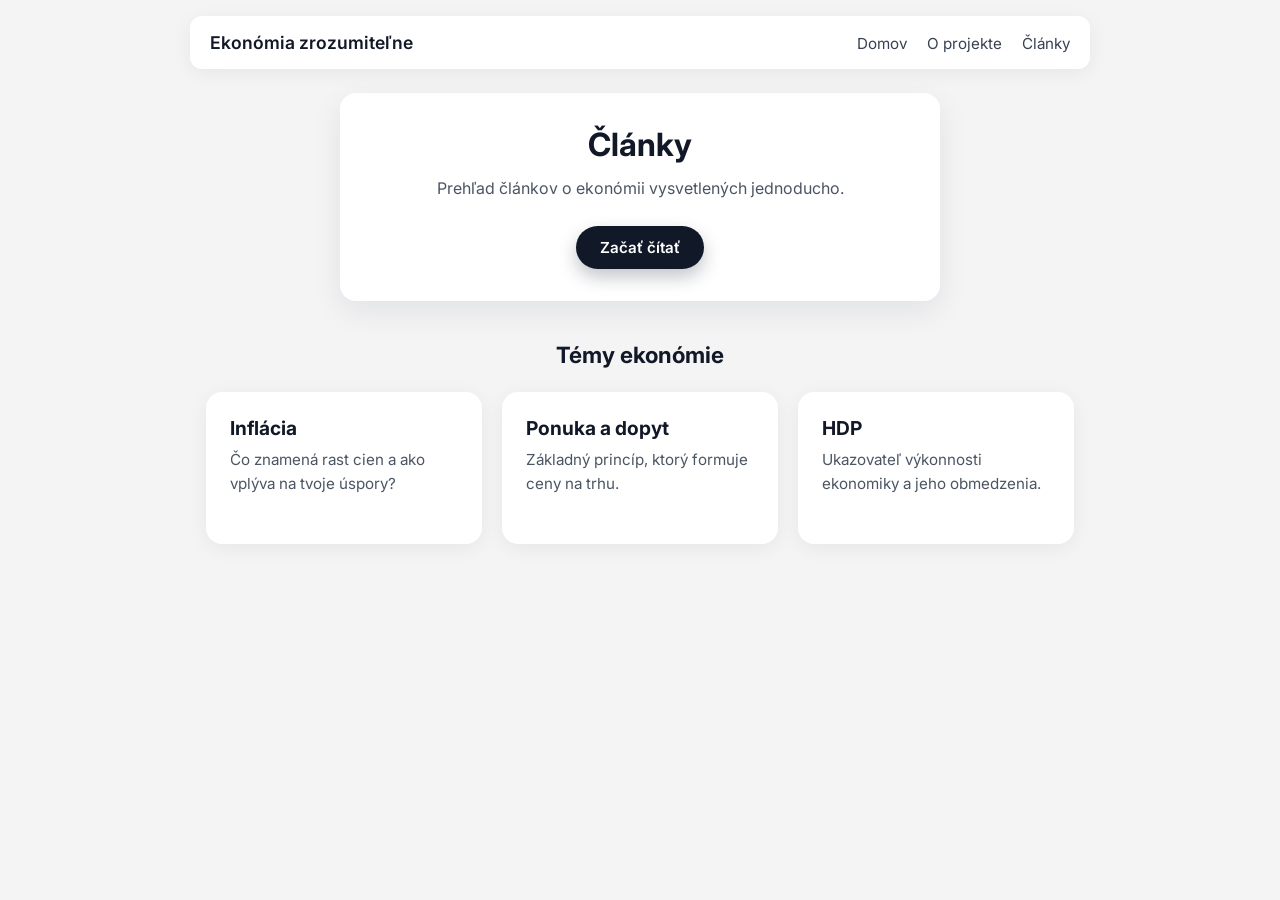
==== articles.html @ d4effe34 "Add files via upload" ====
<!DOCTYPE html>
<html>

<head>
    <meta name="viewport" content="width=device-width, initial-scale=1.0">
    <title>Články - Ekonómia zrozumiteľne</title>
    <link href="https://fonts.googleapis.com/css2?family=Inter:wght@300;400;500;600;700&display=swap" rel="stylesheet">
    <link rel="stylesheet" href="style.css">
</head>

<body>
    <header class="topbar">
        <div class="logo">Ekonómia zrozumiteľne</div>
        <nav class="nav">
            <a href="index.html">Domov</a>
            <a href="index.html#about">O projekte</a>
            <a href="articles.html">Články</a>
        </nav>
    </header>

    <div class="main">
        <h1>Články</h1>
        <p>Prehľad článkov o ekonómii vysvetlených jednoducho.</p>
        <a href="#about" class="cta-button">Začať čítať</a>
    </div>

    <section class="topics">
        <h2>Témy ekonómie</h2>

        <div class="topic-grid">
            <article class="topic-card">
                <h3>Inflácia</h3>
                <p>Čo znamená rast cien a ako vplýva na tvoje úspory?</p>
            </article>

            <article class="topic-card">
                <h3>Ponuka a dopyt</h3>
                <p>Základný princíp, ktorý formuje ceny na trhu.</p>
            </article>

            <article class="topic-card">
                <h3>HDP</h3>
                <p>Ukazovateľ výkonnosti ekonomiky a jeho obmedzenia.</p>
            </article>

        </div>
    </section>

</body>
</html>
---- style.css ----
html {
    scroll-behavior: smooth;
}

* {
    box-sizing: border-box;
    margin: 0;
    padding: 0;
}

body {
    font-family: 'Inter', system-ui, sans-serif;
    background: #f4f4f5;
    color: #111827;
    min-height: 100vh;
    display: flex;
    flex-direction: column;
    align-items: center;
    justify-content: flex-start;
    padding: 16px;
}

.topbar {
    width: 100%;
    max-width: 900px;
    margin: 0 auto 24px;
    padding: 16px 20px;

    display: flex;
    justify-content: space-between;
    align-items: center;

    background: #ffffff;
    border-radius: 12px;
    box-shadow: 0 4px 20px rgba(15, 23, 42, 0.06);
    position: sticky;
    top: 0;
    z-index: 10;
}

.nav a {
    margin-left: 16px;
    font-size: 0.95rem;
    text-decoration: none;
    color: #374151;
}

.nav a:hover {
    color: #111827;
}

.logo {
    font-size: 1.1rem;
    font-weight: 600;
    color: #111827;
}

.main {
    background: #ffffff;
    max-width: 600px;
    width: 100%;
    padding: 32px 24px;
    border-radius: 16px;
    box-shadow: 0 10px 30px rgba(15, 23, 42, 0.08);
    text-align: center;
}

.about {
    max-width: 600px;
    width: 100%;
    margin: 40px auto 0;
    padding: 24px;
    background: #ffffff;
    border-radius: 16px;
    box-shadow: 0 10px 30px rgba(15, 23, 42, 0.06);
    scroll-margin-top: 90px;
}

.about h2 {
    text-align: center;
    margin-bottom: 12px;
    font-size: 1.4rem;
    color: #111827;
}

.about p {
    color: #4b5563;
    line-height: 1.6;
    font-size: 1rem;
}

.topics {
    max-width: 900px;
    width: 100%;
    margin: 40px auto;
    padding: 0 16px;
}

.topics h2 {
    text-align: center;
    font-size: 1.4rem;
    margin-bottom: 24px;
    color: #111827;
}

.topic-grid {
    display: grid;
    grid-template-columns: 1fr;
    gap: 20px;
}

.topic-card {
    background: #ffffff;
    padding: 24px;
    border-radius: 16px;
    box-shadow: 0 4px 20px rgba(15, 23, 42, 0.06);

    transition: transform 0.15s ease, box-shadow 0.15s ease;
}

.topic-card:hover {
    transform: translateY(-3px);
    box-shadow: 0 10px 26px rgba(15, 23, 42, 0.12);
}

.topic-card h3 {
    font-size: 1.2rem;
    margin-bottom: 8px;
    color: #111827;
}

.topic-card p {
    font-size: 0.95rem;
    color: #4b5563;
    line-height: 1.6;
}

@media (min-width: 600px) {
    .topic-grid {
        grid-template-columns: repeat(2, 1fr);
    }
}

@media (min-width: 900px) {
    .topic-grid {
        grid-template-columns: repeat(3, 1fr);
    }
}

.cta-button {
    display: inline-block;
    text-decoration: none;
    border: none;
    padding: 12px 24px;
    border-radius: 999px;
    font-size: 0.95rem;
    font-weight: 600;
    cursor: pointer;
    background: #111827;
    color: #ffffff;

    transition: transform 0.15s ease, box-shadow 0.15s ease, background 0.15s ease;
    box-shadow: 0 8px 18px rgba(15, 23, 42, 0.25);
}

.cta-button:hover {
    background: #020617;
    transform: translateY(-1px);
    box-shadow: 0 12px 24px rgba(15, 23, 42, 0.35);
}

.cta-button:active {
    transform: translateY(0);
    box-shadow: 0 6px 12px rgba(15, 23, 42, 0.2);
}

h1 {
    font-size: 2rem;
    margin-bottom: 12px;
}

p {
    font-size: 1rem;
    line-height: 1.6;
    margin-bottom: 24px;
    color: #4b5563;
}

button {
    border: none;
    padding: 12px 24px;
    border-radius: 999px;
    font-size: 0.95rem;
    font-weight: 600;
    cursor: pointer;
    background: #111827;
    color: #ffffff;

    transition: transform 0.15s ease, box-shadow 0.15s ease, background 0.15s ease;
    box-shadow: 0 8px 18px rgba(15, 23, 42, 0.25);
}

button:hover {
    background: #020617;
    transform: translateY(-1px);
    box-shadow: 0 12px 24px rgba(15, 23, 42, 0.35);
}

button:active {
    transform: translateY(0);
    box-shadow: 0 6px 12px rgba(15, 23, 42, 0.2);
}
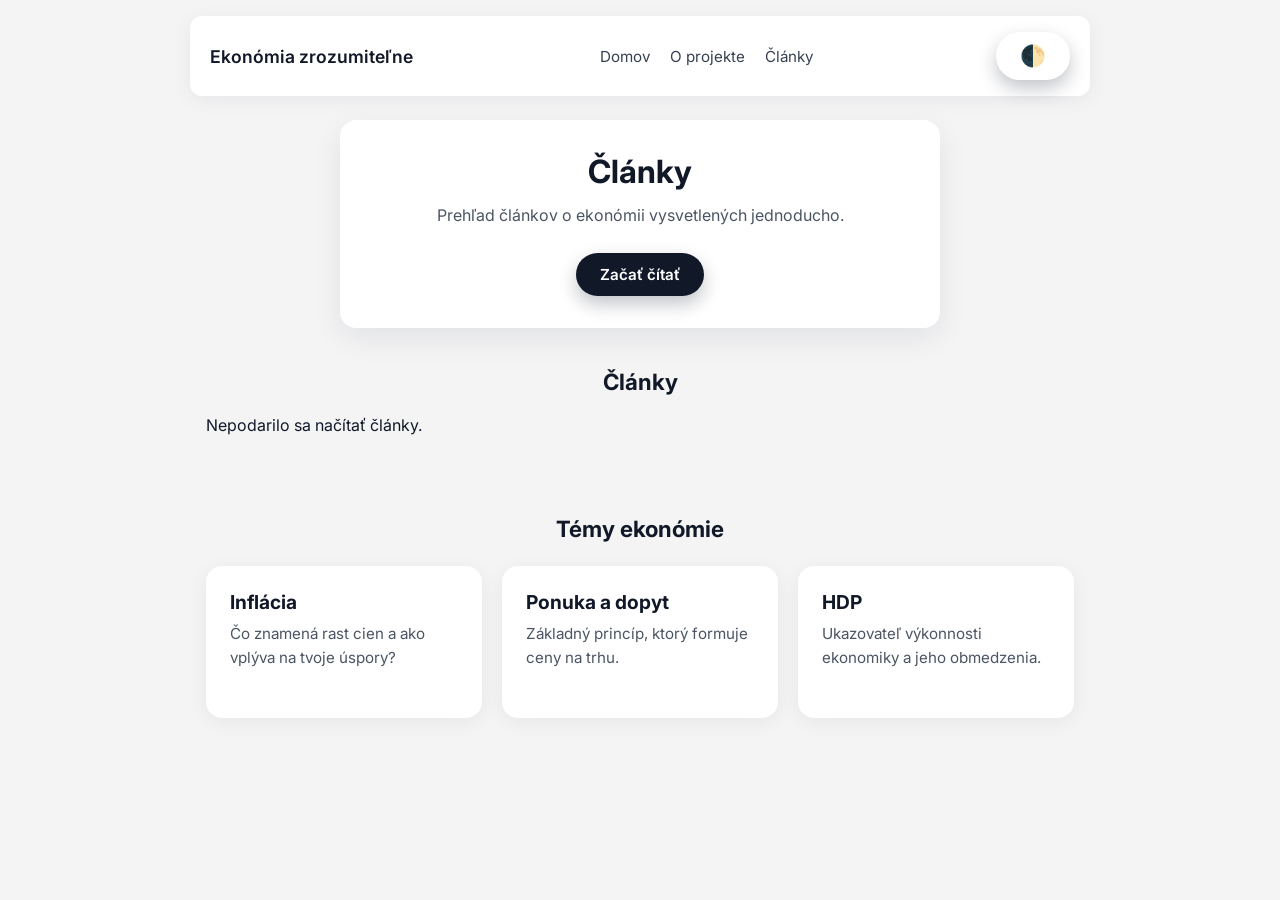
==== commit ba67d46b: "Add files via upload" ====
--- a/articles.html
+++ b/articles.html
@@ -11,11 +11,13 @@
 <body>
     <header class="topbar">
         <div class="logo">Ekonómia zrozumiteľne</div>
+        <button class="menu-toggle" id="menu-toggle">Menu</button>
         <nav class="nav">
             <a href="index.html">Domov</a>
             <a href="index.html#about">O projekte</a>
             <a href="articles.html">Články</a>
         </nav>
+        <button id="theme-toggle" class="theme-toggle">🌓</button>
     </header>
 
     <div class="main">
@@ -23,6 +25,13 @@
         <p>Prehľad článkov o ekonómii vysvetlených jednoducho.</p>
         <a href="#about" class="cta-button">Začať čítať</a>
     </div>
+
+    <section class="blog">
+        <h2>Články</h2>
+        <div id="blog-list">
+            <!-- sem javascript vloží články-->
+        </div>
+    </section>
 
     <section class="topics">
         <h2>Témy ekonómie</h2>
@@ -46,5 +55,6 @@
         </div>
     </section>
 
+    <script src="script.js"></script>
 </body>
 </html>
--- a/style.css
+++ b/style.css
@@ -8,11 +8,27 @@
     padding: 0;
 }
 
+:root {
+    --bg-color: #f4f4f5;
+    --card-bg: #ffffff;
+    --text-main: #111827;
+    --text-muted: #4b5563;
+    --header-bg: #ffffff;
+}
+
+body.dark-mode {
+    --bg-color: #020617;
+    --card-bg: #020617;
+    --text-main: #e5e7eb;
+    --text-muted: #9ca3af;
+    --header-bg: #0b1120;
+}
+
 body {
     font-family: 'Inter', system-ui, sans-serif;
-    background: #f4f4f5;
-    color: #111827;
-    min-height: 100vh;
+    background: var(--bg-color);
+    color: var(--text-main);
+    min-height: 100%;
     display: flex;
     flex-direction: column;
     align-items: center;
@@ -30,7 +46,7 @@
     justify-content: space-between;
     align-items: center;
 
-    background: #ffffff;
+    background: var(--header-bg);
     border-radius: 12px;
     box-shadow: 0 4px 20px rgba(15, 23, 42, 0.06);
     position: sticky;
@@ -46,17 +62,17 @@
 }
 
 .nav a:hover {
-    color: #111827;
+    color: var(--text-main);
 }
 
 .logo {
     font-size: 1.1rem;
     font-weight: 600;
-    color: #111827;
+    color: var(--text-main);
 }
 
 .main {
-    background: #ffffff;
+    background: var(--card-bg);
     max-width: 600px;
     width: 100%;
     padding: 32px 24px;
@@ -70,7 +86,7 @@
     width: 100%;
     margin: 40px auto 0;
     padding: 24px;
-    background: #ffffff;
+    background: var(--card-bg);
     border-radius: 16px;
     box-shadow: 0 10px 30px rgba(15, 23, 42, 0.06);
     scroll-margin-top: 90px;
@@ -80,11 +96,11 @@
     text-align: center;
     margin-bottom: 12px;
     font-size: 1.4rem;
-    color: #111827;
+    color: var(--text-main);
 }
 
 .about p {
-    color: #4b5563;
+    color: var(--text-muted);
     line-height: 1.6;
     font-size: 1rem;
 }
@@ -100,7 +116,7 @@
     text-align: center;
     font-size: 1.4rem;
     margin-bottom: 24px;
-    color: #111827;
+    color: var(--text-main);
 }
 
 .topic-grid {
@@ -110,7 +126,7 @@
 }
 
 .topic-card {
-    background: #ffffff;
+    background: var(--card-bg);
     padding: 24px;
     border-radius: 16px;
     box-shadow: 0 4px 20px rgba(15, 23, 42, 0.06);
@@ -126,12 +142,12 @@
 .topic-card h3 {
     font-size: 1.2rem;
     margin-bottom: 8px;
-    color: #111827;
+    color: var(--text-main);
 }
 
 .topic-card p {
     font-size: 0.95rem;
-    color: #4b5563;
+    color: var(--text-muted);
     line-height: 1.6;
 }
 
@@ -183,7 +199,7 @@
     font-size: 1rem;
     line-height: 1.6;
     margin-bottom: 24px;
-    color: #4b5563;
+    color: var(--text-muted);
 }
 
 button {
@@ -209,4 +225,96 @@
 button:active {
     transform: translateY(0);
     box-shadow: 0 6px 12px rgba(15, 23, 42, 0.2);
+}
+
+.fade-in {
+    opacity: 0;
+    transform: translateY(20px);
+    transition: opacity 0.6s ease, transform 0.6s ease;
+}
+
+.fade-in.visible {
+    opacity: 1;
+    transform: translateY(0);
+}
+
+.theme-toggle {
+    background: none;
+    border: none;
+    font-size: 1.3rem;
+    cursor: pointer;
+    margin-left: 12px;
+    color: var(--text-main);
+    transition: transform 0.2s ease;
+}
+
+.theme-toggle:hover {
+    transform: scale(1.15);
+}
+
+.menu-toggle {
+    display: none;
+    background: none;
+    border: 1px solid var(--text-muted);
+    border-radius: 999px;
+    padding: 6px 12px;
+    font-size: 0.9rem;
+    cursor: pointer;
+    color: var(--text-main);
+}
+
+/* mobilné rozloženie */
+@media (max-width: 640px) {
+    .topbar {
+        flex-wrap: wrap;
+        gap: 8px;
+    }
+
+    .nav {
+        width: 100%;
+        display: none;
+        justify-content: center;
+        margin-top: 4px;
+    }
+
+    .nav.nav-open {
+        display: flex;
+    }
+
+    .menu-toggle {
+        display: inline-block;
+    }
+}
+
+.blog {
+    max-width: 900px;
+    width: 100%;
+    margin: 40px auto;
+    padding: 0 16px;
+}
+
+.blog h2 {
+    text-align: center;
+    font-size: 1.4rem;
+    margin-bottom: 20px;
+    color: var(--text-main);
+}
+
+.blog-card {
+    background: var(--card-bg);
+    padding: 24px;
+    margin-bottom: 20px;
+    border-radius: 16px;
+    box-shadow: 0 4px 20px rgba(15, 23, 42, 0.06);
+}
+
+.blog-card h3 {
+    font-size: 1.1rem;
+    margin-bottom: 10px;
+    color: var(--text-main);
+}
+
+.blog-card p {
+    line-height: 1.6;
+    color: var(--text-muted);
 }
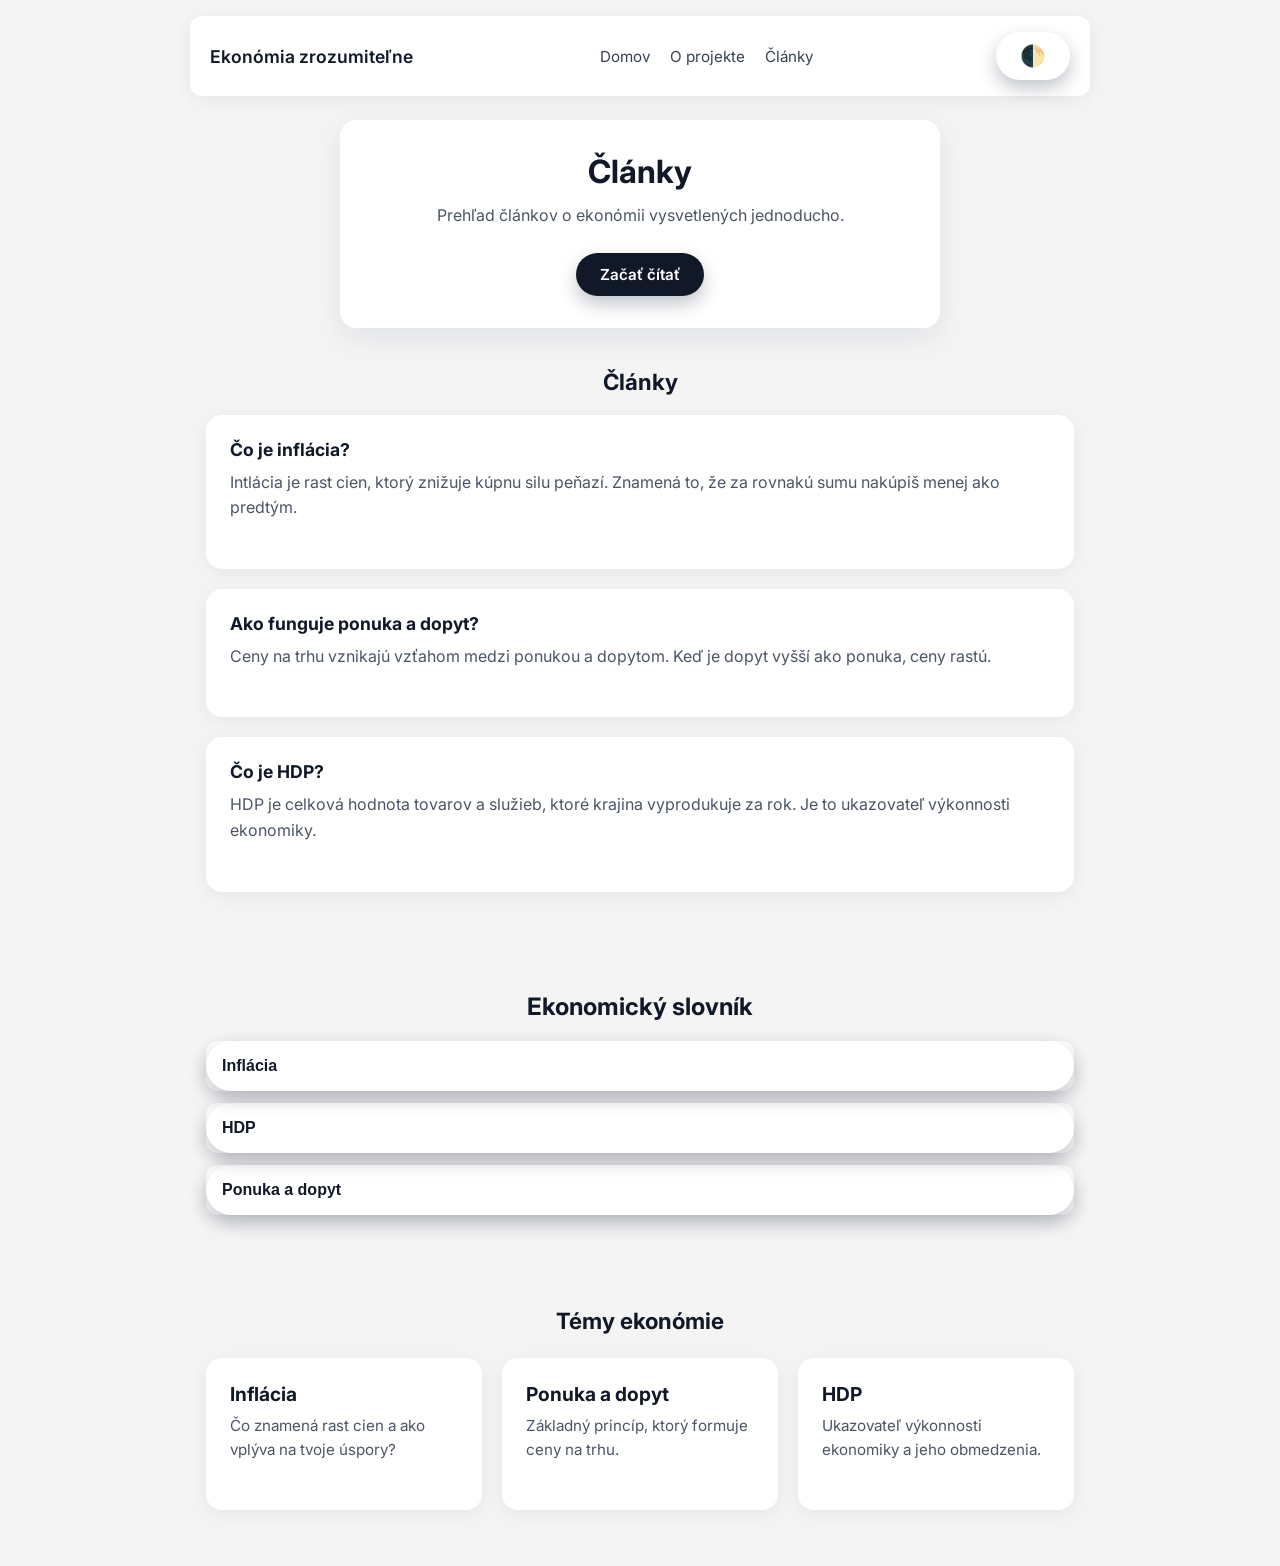
==== commit f4e51b6d: "Add files via upload" ====
--- a/articles.html
+++ b/articles.html
@@ -33,6 +33,30 @@
         </div>
     </section>
 
+    <section class="dictionary">
+        <h2>Ekonomický slovník</h2>
+
+        <div class="term">
+            <button class="term-title">Inflácia</button>
+            <p class="term-definition">
+                Inflácia je všeobecný rast cien tovarov a služieb, ktorý znižuje hodnotu peňazí.
+            </p>
+        </div>
+        <div class="term">
+            <button class="term-title">HDP</button>
+            <p class="term-definition">
+                Hrubý domáci produkt je celková hodnota tovarov a služieb vyrobených v krajine za rok.
+            </p>
+        </div>
+
+        <div class="term">
+            <button class="term-title">Ponuka a dopyt</button>
+            <p class="term-definition">
+                Základný ekonomický princíp, ktorý vysvetľuje tvorbu cien a správanie trhov.
+            </p>
+        </div>
+    </section>
+
     <section class="topics">
         <h2>Témy ekonómie</h2>
 
--- a/style.css
+++ b/style.css
@@ -39,7 +39,7 @@
 .topbar {
     width: 100%;
     max-width: 900px;
-    margin: 0 auto 24px;
+    margin: auto auto 24px;
     padding: 16px 20px;
 
     display: flex;
@@ -317,4 +317,47 @@
 .blog-card p {
     line-height: 1.6;
     color: var(--text-muted);
+}
+
+.dictionary {
+    max-width: 900px;
+    width: 100%;
+    margin: 40px auto;
+    padding: 0 16px;
+}
+
+.dictionary h2 {
+    text-align: center;
+    margin-bottom: 20px;
+    color: var(--text-main);
+}
+
+.term {
+    margin-bottom: 12px;
+    background: var(--card-bg);
+    border-radius: 12px;
+    box-shadow: 0 4px 20px rgba(15, 23, 42, 0.06);
+}
+
+.term-title {
+    width: 100%;
+    padding: 16px;
+    background: none;
+    border: none;
+    text-align: left;
+    font-size: 1rem;
+    font-weight: 600;
+    cursor: pointer;
+    color: var(--text-main);
+}
+
+.term-definition {
+    padding: 0 16px 16px;
+    display: none;
+    color: var(--text-muted);
+    line-height: 1.6;
+}
+
+.term.open .term-definition {
+    display: block;
 }
